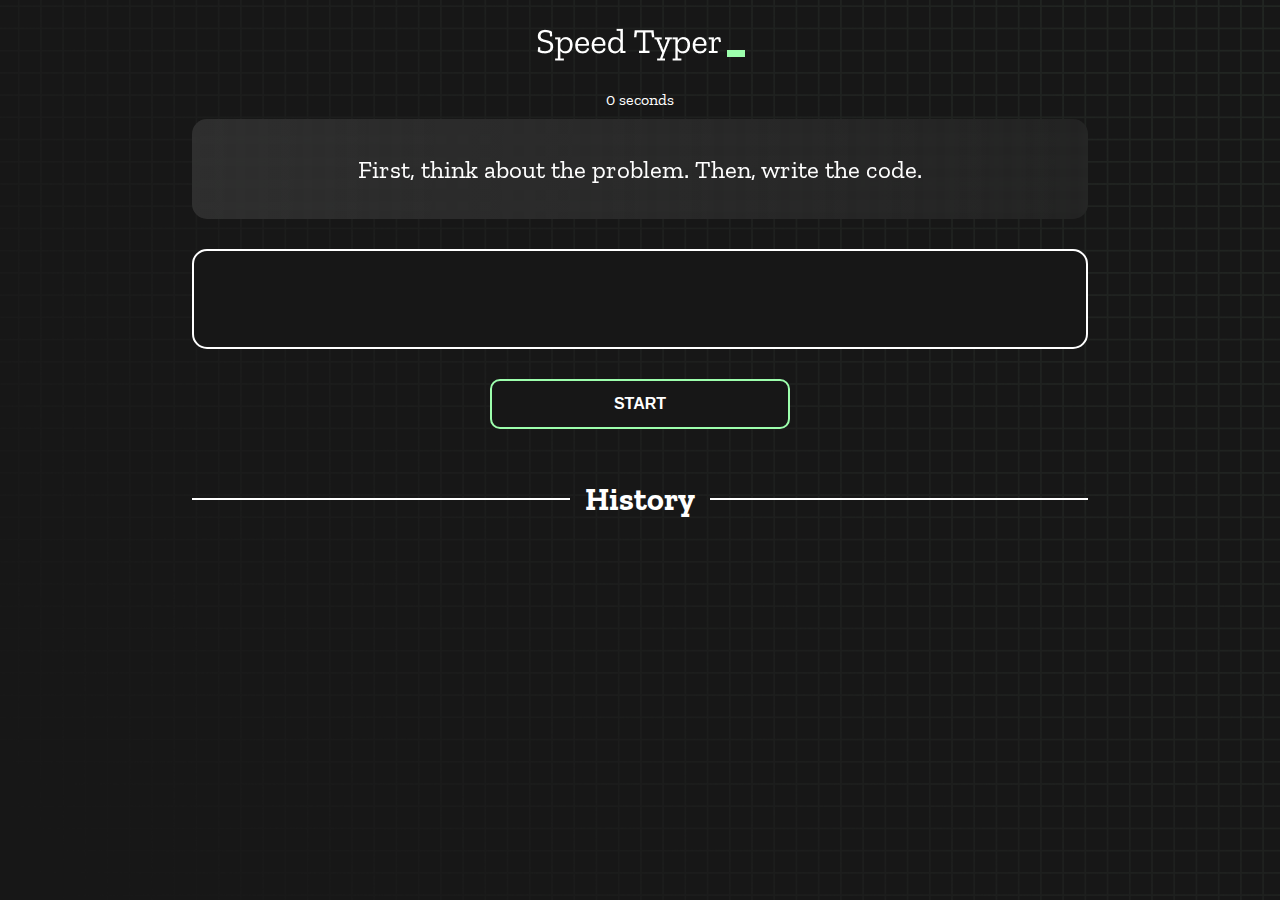
==== index.html @ 693195dc "Initial commit" ====
<!DOCTYPE html>
<html lang="en">
  <head>
    <meta charset="UTF-8" />
    <meta http-equiv="X-UA-Compatible" content="IE=edge" />
    <meta name="viewport" content="width=device-width, initial-scale=1.0" />
    <title>Speed Monster</title>
    <link rel="stylesheet" href="styles.css" />
    <link rel="preconnect" href="https://fonts.googleapis.com" />
    <link rel="preconnect" href="https://fonts.gstatic.com" crossorigin />
    <link
      href="https://fonts.googleapis.com/css2?family=Zilla+Slab:wght@300;400;500&display=swap"
      rel="stylesheet"
    />
  </head>
  <body>
    <h1 class="title"><img src="./logo.png" /></h1>
    <div id="show-time">0 seconds</div>

    <div class="box-container">
      <div id="question"></div>

      <div id="display" class="inactive"></div>

      <div class="buttons">
        <button id="starts">START</button>
      </div>

      <div class="divider-container">
        <div class="line"></div>
        <h1 class="title2">History</h1>
        <div class="line"></div>
      </div>
      <div id="histories"></div>
    </div>

    <div id="countdown"></div>
    <div id="modal-background" class="hidden"></div>
    <div id="result" class="hidden"></div>

    <script src="./history.js"></script>
    <script src="./script.js"></script>
  </body>
</html>
---- styles.css ----
* {
  padding: 0;
  margin: 0;
  box-sizing: border-box;
}

body {
  background-image: url("./bg.png");
  background-size: cover;
  background-position: left top;
  font-family: "Zilla Slab", serif;
}

.box-container {
  width: 70%;
  margin: 0 auto;
}

#question {
  height: 100px;
  display: flex;
  align-items: center;
  justify-content: center;
  color: white;
  font-size: 25px;
  border-radius: 15px;
  background: rgb(255, 255, 255);
  background: linear-gradient(
    92.49deg,
    rgba(255, 255, 255, 0.1) 0.18%,
    rgba(255, 255, 255, 0.05) 99.85%
  );
  backdrop-filter: blur(5px);
  margin-bottom: 30px;
}

#display {
  height: 100px;
  display: flex;
  flex-wrap: wrap;
  align-items: center;
  padding-left: 5rem;
  color: white;
  font-size: 32px;
  background-color: #171717;
  border: 2px solid #9dffad;
  border-radius: 15px;
}

#countdown {
  position: fixed;
  height: 100vh;
  width: 100vw;
  background-color: rgba(0, 0, 0, 0.8);
  top: 0;
  left: 0;
  display: flex;
  align-items: center;
  justify-content: center;
  font-size: 3rem;
  color: white;
  display: none;
}
#result {
  position: fixed;
  top: 10%; 
  left: 10%;
  transform: translate(-50%, -50%);
  height: 250px;
  width: 400px;
  background-color: #171717;
  border-radius: 15px;
  border: 2px solid #9dffad;
  color: white;
  text-align: center;
  padding: 2rem;
}
#show-time{
  text-align: center;
  color: white;
  margin: 10px 0;
}

.green {
  color: #9dffad;
}
.red {
  color: #eb6565;
}
.bold {
  font-weight: 700;
}
.inactive {
  border: 2px solid white !important;
}
.hidden {
  display: none;
}
.title {
  text-align: center;
  color: white;
  margin: 20px 0;
}

.divider-container {
  height: 80px;
  display: flex;
  justify-content: center;
  align-items: center;
  gap: 15px;
  margin: 0 auto;
}

.line {
  height: 2px;
  background: white;
  width: 100%;
}

.title2 {
  color: white;
  display: block;
}

.buttons {
  display: flex;
  justify-content: center;
  margin: 30px 0;
}
button {
  padding: 10px 20px;
  border: none;
  font-size: 16px;
  font-weight: bold;
  width: 300px;
  height: 50px;
  color: white;
  background-color: #171717;
  border-radius: 10px;
  border: 2px solid #9dffad;
  cursor: pointer;
}

#histories {
  display: flex;
  flex-wrap: wrap;
  justify-content: space-around;
}

.card {
  width: 100%;
  height: 100%;
  padding: 50px;
  display: flex;
  justify-content: space-between;
  align-items: center;
  padding: 20px 30px;
  color: white;
  border-radius: 15px;
  background: rgb(255, 255, 255);
  background: linear-gradient(
    92.49deg,
    rgba(255, 255, 255, 0.1) 0.18%,
    rgba(255, 255, 255, 0.05) 99.85%
  );
  backdrop-filter: blur(5px);
  margin-bottom: 30px;
}

#modal-background {
  background: rgb(255, 255, 255);
  background: linear-gradient(
    92.49deg,
    rgba(255, 255, 255, 0.1) 0.18%,
    rgba(255, 255, 255, 0.05) 99.85%
  );
  backdrop-filter: blur(5px);
  height: 100vh;
  width: 100%;
  position: fixed;
  top: 0;
}

@media only screen and (max-width: 700px) {
  .box-container {
    padding: 0 20px;
    width: 100%;
  }
  .card {
    flex-direction: column;
  }
}
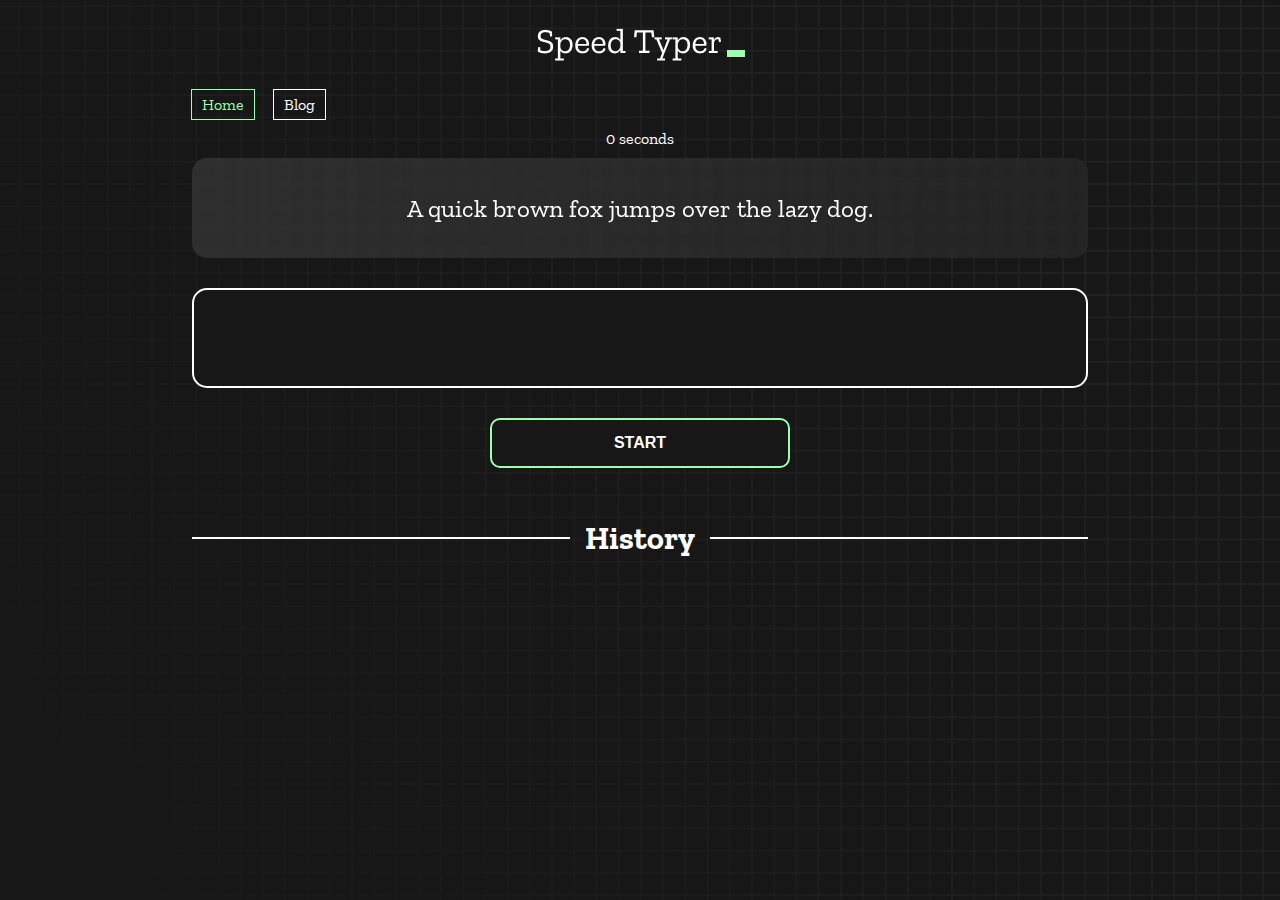
==== commit 10ee5901: "NavBar Added" ====
--- a/index.html
+++ b/index.html
@@ -1,44 +1,51 @@
 <!DOCTYPE html>
 <html lang="en">
-  <head>
-    <meta charset="UTF-8" />
-    <meta http-equiv="X-UA-Compatible" content="IE=edge" />
-    <meta name="viewport" content="width=device-width, initial-scale=1.0" />
-    <title>Speed Monster</title>
-    <link rel="stylesheet" href="styles.css" />
-    <link rel="preconnect" href="https://fonts.googleapis.com" />
-    <link rel="preconnect" href="https://fonts.gstatic.com" crossorigin />
-    <link
-      href="https://fonts.googleapis.com/css2?family=Zilla+Slab:wght@300;400;500&display=swap"
-      rel="stylesheet"
-    />
-  </head>
-  <body>
-    <h1 class="title"><img src="./logo.png" /></h1>
-    <div id="show-time">0 seconds</div>
 
-    <div class="box-container">
-      <div id="question"></div>
+<head>
+  <meta charset="UTF-8" />
+  <meta http-equiv="X-UA-Compatible" content="IE=edge" />
+  <meta name="viewport" content="width=device-width, initial-scale=1.0" />
+  <title>Speed Monster</title>
+  <link rel="stylesheet" href="styles.css" />
+  <link rel="preconnect" href="https://fonts.googleapis.com" />
+  <link rel="preconnect" href="https://fonts.gstatic.com" crossorigin />
+  <link href="https://fonts.googleapis.com/css2?family=Zilla+Slab:wght@300;400;500&display=swap" rel="stylesheet" />
+</head>
 
-      <div id="display" class="inactive"></div>
+<body>
 
-      <div class="buttons">
-        <button id="starts">START</button>
-      </div>
+  <h1 class="title"><img src="./logo.png" /></h1>
+    <!-- NavBar section start  -->
+    <nav class="NavBar box-container">
+      <p class="nav-item Nav-Active"><a class="nav-link" href="index.html">Home</a></p>
+      <p class="nav-item Nav-inactive"><a class="" href="blog.html">Blog</a></p>
+    </nav>
+    <!-- NavBar section start  -->
+  <div id="show-time">0 seconds</div>
+  <div class="box-container">
+    <div id="question"></div>
 
-      <div class="divider-container">
-        <div class="line"></div>
-        <h1 class="title2">History</h1>
-        <div class="line"></div>
-      </div>
-      <div id="histories"></div>
+    <div id="display" class="inactive"></div>
+
+    <div class="buttons">
+      <!-- bug 1 -->
+      <button id="start">START</button>
     </div>
 
-    <div id="countdown"></div>
-    <div id="modal-background" class="hidden"></div>
-    <div id="result" class="hidden"></div>
+    <div class="divider-container">
+      <div class="line"></div>
+      <h1 class="title2">History</h1>
+      <div class="line"></div>
+    </div>
+    <div id="histories"></div>
+  </div>
 
-    <script src="./history.js"></script>
-    <script src="./script.js"></script>
-  </body>
-</html>
+  <div id="countdown"></div>
+  <div id="modal-background" class="hidden"></div>
+  <div id="result" class="hidden"></div>
+
+  <script src="./history.js"></script>
+  <script src="./script.js"></script>
+</body>
+
+</html>--- a/styles.css
+++ b/styles.css
@@ -63,8 +63,9 @@
 }
 #result {
   position: fixed;
-  top: 10%; 
-  left: 10%;
+  /* bug 5 fix  : display modal mid with both 50% position  */
+  top: 50%; 
+  left: 50%;
   transform: translate(-50%, -50%);
   height: 250px;
   width: 400px;
@@ -181,6 +182,46 @@
   top: 0;
 }
 
+.NavBar {
+  display: flex;
+  text-align: center;
+}
+.nav-item {
+  padding: 5px 10px;
+  margin-right: 20px;
+}
+
+.Nav-Active{
+  outline:  1px solid #9dffad;
+}
+.Nav-Active:hover {
+  outline:  1px solid white;
+}
+.Nav-Active a {
+  color: #9dffad;
+  text-decoration: none;
+}
+.Nav-Active a:hover {
+  color: white;
+}
+
+.Nav-inactive {
+  outline:  1px solid white;
+}
+.Nav-inactive:hover {
+  outline:  1px solid #9dffad;
+}
+.Nav-inactive a{
+  color: white;
+  text-decoration: none;
+
+}
+.Nav-inactive a:hover {
+  color: #9dffad;
+}
+
+
+
 @media only screen and (max-width: 700px) {
   .box-container {
     padding: 0 20px;
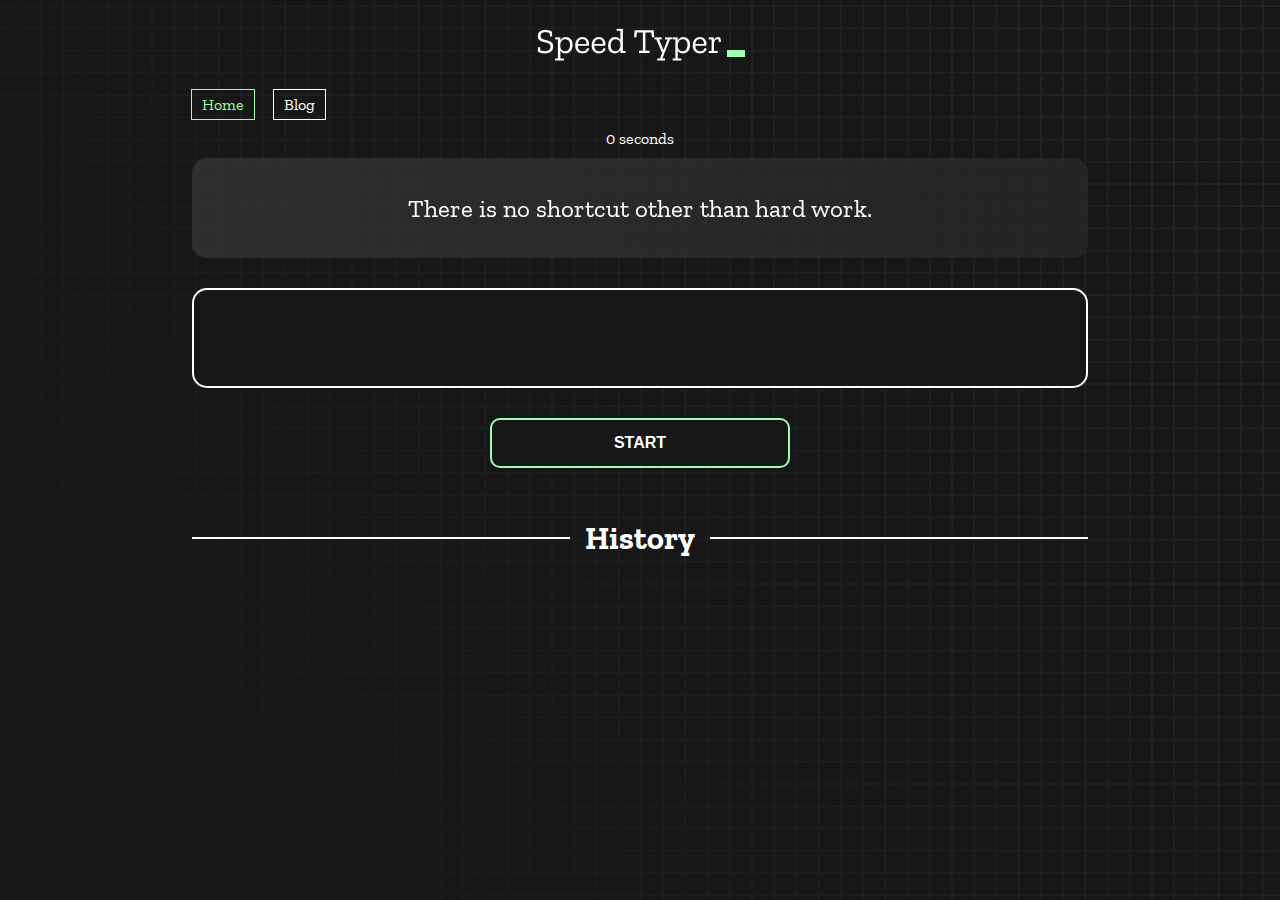
==== commit 4d7f3f34: "FAQ Section Done" ====
--- a/index.html
+++ b/index.html
@@ -20,7 +20,7 @@
       <p class="nav-item Nav-Active"><a class="nav-link" href="index.html">Home</a></p>
       <p class="nav-item Nav-inactive"><a class="" href="blog.html">Blog</a></p>
     </nav>
-    <!-- NavBar section start  -->
+    <!-- NavBar section End  -->
   <div id="show-time">0 seconds</div>
   <div class="box-container">
     <div id="question"></div>
--- a/styles.css
+++ b/styles.css
@@ -191,10 +191,10 @@
   margin-right: 20px;
 }
 
-.Nav-Active{
+.Nav-Active, .Nav-inactive:hover{
   outline:  1px solid #9dffad;
 }
-.Nav-Active:hover {
+.Nav-Active:hover, .Nav-inactive  {
   outline:  1px solid white;
 }
 .Nav-Active a {
@@ -204,21 +204,17 @@
 .Nav-Active a:hover {
   color: white;
 }
-
-.Nav-inactive {
-  outline:  1px solid white;
-}
-.Nav-inactive:hover {
-  outline:  1px solid #9dffad;
-}
-.Nav-inactive a{
-  color: white;
-  text-decoration: none;
-
-}
 .Nav-inactive a:hover {
   color: #9dffad;
 }
+
+
+
+.Nav-inactive a{
+  color: white;
+  text-decoration: none;
+}
+
 
 
 
